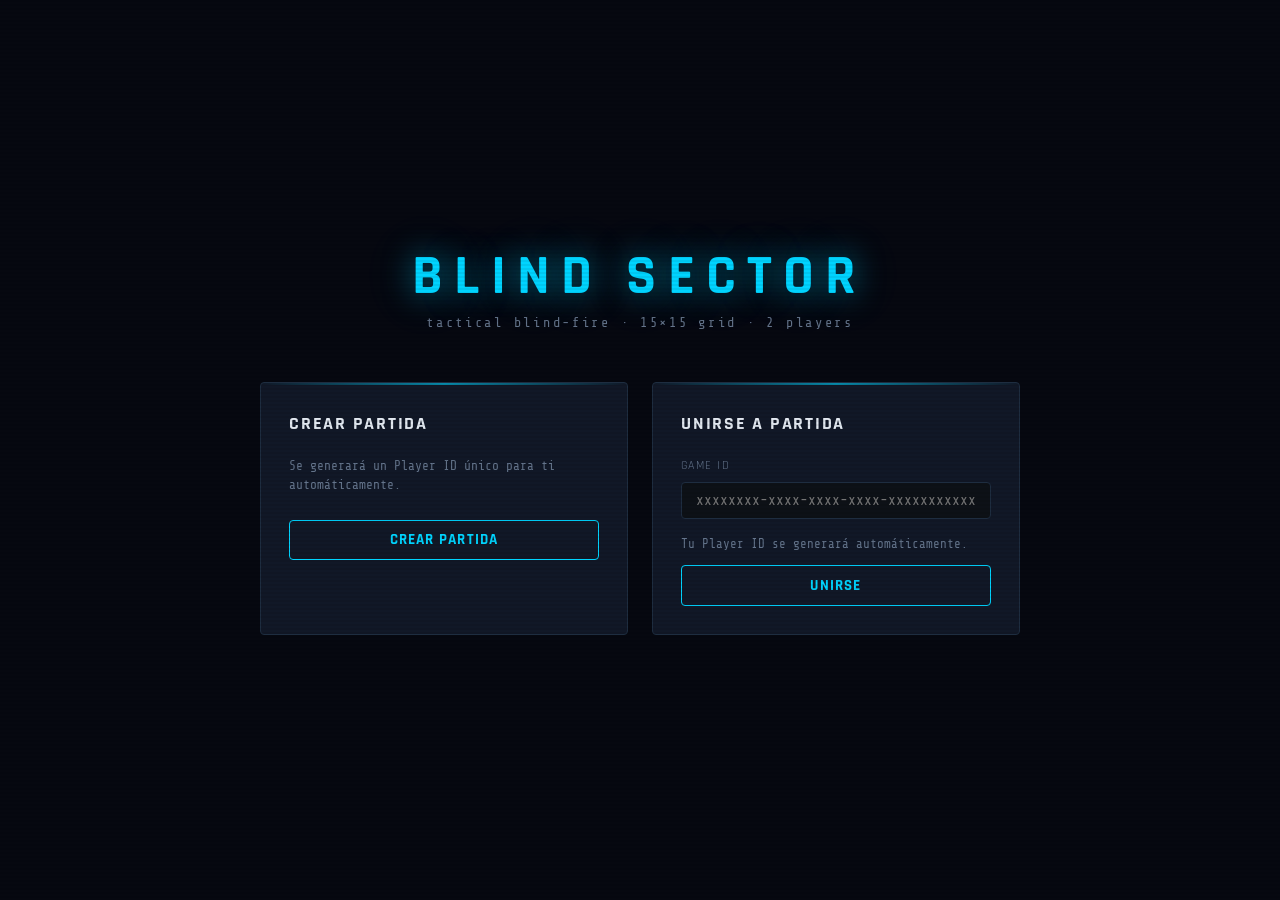
==== index.html @ 0354e85a "initial commit" ====
<!DOCTYPE html>
<html lang="es">
<head>
    <meta charset="UTF-8">
    <meta name="viewport" content="width=device-width, initial-scale=1.0">
    <title>BlindSector — Lobby</title>
    <link rel="stylesheet" href="/css/main.css">
    <link rel="stylesheet" href="/css/lobby.css">
</head>
<body>

<div class="lobby-wrapper">

    <!-- Header -->
    <header class="lobby-header">
        <h1 class="lobby-title">BLIND SECTOR</h1>
        <p class="lobby-subtitle">tactical blind-fire · 15×15 grid · 2 players</p>
    </header>

    <!-- Cards de acción -->
    <div class="lobby-grid">

        <!-- Crear partida -->
        <div class="lobby-card animate-in" style="animation-delay:.05s">
            <h2 class="lobby-card-title">Crear Partida</h2>
            <p class="text-dim" style="font-size:.8rem; font-family:var(--font-mono); margin-bottom:1rem;">
                Se generará un Player ID único para ti automáticamente.
            </p>
            <form id="form-create" novalidate>
                <button class="btn" type="submit" style="width:100%">Crear Partida</button>
            </form>
        </div>

        <!-- Unirse a partida -->
        <div class="lobby-card animate-in" style="animation-delay:.1s">
            <h2 class="lobby-card-title">Unirse a Partida</h2>
            <form id="form-join" novalidate>
                <div class="form-group">
                    <label class="label" for="join-game-id">Game ID</label>
                    <input
                            class="input-field"
                            id="join-game-id"
                            type="text"
                            placeholder="xxxxxxxx-xxxx-xxxx-xxxx-xxxxxxxxxxxx"
                            autocomplete="off"
                            required>
                </div>
                <p class="text-dim mt-1" style="font-size:.78rem; font-family:var(--font-mono);">
                    Tu Player ID se generará automáticamente.
                </p>
                <button class="btn" type="submit" style="width:100%; margin-top:.75rem;">Unirse</button>
            </form>
        </div>

    </div>

    <!-- Panel de sala activa -->
    <div id="room-status" class="room-status hidden animate-in">
        <div class="room-status-inner">

            <div class="room-info-row">
                <span class="room-info-key">GAME ID</span>
                <span class="room-info-val text-mono" id="room-game-id">—</span>
            </div>
            <div class="room-info-row">
                <span class="room-info-key">MI PLAYER ID</span>
                <span class="room-info-val text-mono" id="room-my-player-id">—</span>
            </div>
            <div class="room-info-row">
                <span class="room-info-key">JUGADOR A</span>
                <span class="room-info-val text-mono" id="room-player-a">—</span>
            </div>
            <div class="room-info-row">
                <span class="room-info-key">JUGADOR B</span>
                <span class="room-info-val text-mono" id="room-player-b">
                    <span class="waiting-indicator">
                        <span class="waiting-dot"></span>
                        esperando...
                    </span>
                </span>
            </div>
            <div class="room-info-row">
                <span class="room-info-key">ESTADO</span>
                <span class="tag tag-waiting" id="room-status-tag">WAITING</span>
            </div>

            <div class="room-actions">
                <button class="btn" id="btn-copy-id">Copiar Game ID</button>
                <button class="btn hidden" id="btn-start">Iniciar Partida</button>
            </div>

        </div>
    </div>

    <!-- Log -->
    <div id="lobby-log" class="mt-2"></div>

</div>

<script type="module" src="/js/lobby.js"></script>
<script type="module">
    import { initLobby } from '/js/lobby.js';
    initLobby();
</script>

</body>
</html>
---- css/main.css ----
/* ============================================================
   BlindSector — Variables globales y estilos base
   ============================================================ */

@import url('https://fonts.googleapis.com/css2?family=Share+Tech+Mono&family=Rajdhani:wght@400;600;700&display=swap');

:root {
    --bg-deep:      #060810;
    --bg-panel:     #0d1117;
    --bg-card:      #111827;
    --border:       #1e2d40;
    --border-glow:  #1e3a5f;

    --accent:       #00d4ff;
    --accent-dim:   #007a99;
    --accent-glow:  rgba(0, 212, 255, 0.15);

    --danger:       #ff3c3c;
    --danger-dim:   #7a1a1a;
    --success:      #00ff88;
    --warning:      #ffa500;

    --text-primary:   #e2e8f0;
    --text-secondary: #64748b;
    --text-mono:      #94e2ff;

    --font-display: 'Rajdhani', sans-serif;
    --font-mono:    'Share Tech Mono', monospace;

    --radius:  4px;
    --shadow:  0 0 20px rgba(0, 212, 255, 0.08);
}

*, *::before, *::after {
    box-sizing: border-box;
    margin: 0;
    padding: 0;
}

html, body {
    height: 100%;
    background: var(--bg-deep);
    color: var(--text-primary);
    font-family: var(--font-display);
    font-size: 16px;
    line-height: 1.5;
    -webkit-font-smoothing: antialiased;
}

a {
    color: var(--accent);
    text-decoration: none;
}

/* ---- Componentes reutilizables ---- */

.panel {
    background: var(--bg-card);
    border: 1px solid var(--border);
    border-radius: var(--radius);
    padding: 1.5rem;
}

.btn {
    display: inline-flex;
    align-items: center;
    justify-content: center;
    gap: .5rem;
    padding: .6rem 1.4rem;
    font-family: var(--font-display);
    font-size: .95rem;
    font-weight: 700;
    letter-spacing: .08em;
    text-transform: uppercase;
    border: 1px solid var(--accent);
    border-radius: var(--radius);
    background: transparent;
    color: var(--accent);
    cursor: pointer;
    transition: background .2s, box-shadow .2s;
}

.btn:hover {
    background: var(--accent-glow);
    box-shadow: 0 0 12px rgba(0, 212, 255, 0.3);
}

.btn:disabled {
    opacity: .4;
    cursor: not-allowed;
    pointer-events: none;
}

.btn-danger {
    border-color: var(--danger);
    color: var(--danger);
}

.btn-danger:hover {
    background: rgba(255, 60, 60, 0.1);
    box-shadow: 0 0 12px rgba(255, 60, 60, 0.25);
}

.input-field {
    width: 100%;
    padding: .6rem .9rem;
    background: var(--bg-panel);
    border: 1px solid var(--border);
    border-radius: var(--radius);
    color: var(--text-primary);
    font-family: var(--font-mono);
    font-size: .9rem;
    outline: none;
    transition: border-color .2s;
}

.input-field:focus {
    border-color: var(--accent-dim);
    box-shadow: 0 0 8px var(--accent-glow);
}

.label {
    display: block;
    font-size: .75rem;
    letter-spacing: .12em;
    text-transform: uppercase;
    color: var(--text-secondary);
    margin-bottom: .4rem;
}

.tag {
    display: inline-block;
    padding: .2rem .6rem;
    border-radius: 2px;
    font-size: .75rem;
    font-family: var(--font-mono);
    letter-spacing: .06em;
    text-transform: uppercase;
}

.tag-waiting  { background: rgba(255,165,0,.12); color: var(--warning); border: 1px solid rgba(255,165,0,.3); }
.tag-active   { background: rgba(0,255,136,.1);  color: var(--success); border: 1px solid rgba(0,255,136,.3); }
.tag-finished { background: rgba(255,60,60,.1);  color: var(--danger);  border: 1px solid rgba(255,60,60,.3); }

/* ---- Utilidades ---- */
.text-mono    { font-family: var(--font-mono); color: var(--text-mono); }
.text-dim     { color: var(--text-secondary); }
.text-success { color: var(--success); }
.text-danger  { color: var(--danger); }
.text-warning { color: var(--warning); }
.text-accent  { color: var(--accent); }
.mt-1 { margin-top: .5rem; }
.mt-2 { margin-top: 1rem; }
.mt-3 { margin-top: 1.5rem; }
.hidden { display: none !important; }

/* ---- Scanlines overlay de atmósfera ---- */
body::after {
    content: '';
    position: fixed;
    inset: 0;
    pointer-events: none;
    background: repeating-linear-gradient(
        0deg,
        transparent,
        transparent 2px,
        rgba(0,0,0,.06) 2px,
        rgba(0,0,0,.06) 4px
    );
    z-index: 9999;
}

/* ---- Animaciones ---- */
@keyframes fadeIn {
    from { opacity: 0; transform: translateY(8px); }
    to   { opacity: 1; transform: translateY(0); }
}

@keyframes pulse-glow {
    0%, 100% { box-shadow: 0 0 6px var(--accent-dim); }
    50%       { box-shadow: 0 0 18px var(--accent); }
}

@keyframes blink {
    0%, 100% { opacity: 1; }
    50%       { opacity: 0; }
}

.animate-in {
    animation: fadeIn .3s ease both;
}
---- css/lobby.css ----
/* ============================================================
   BlindSector — Estilos del Lobby (index.html)
   ============================================================ */

.lobby-wrapper {
    min-height: 100vh;
    display: flex;
    flex-direction: column;
    align-items: center;
    justify-content: center;
    padding: 2rem;
}

/* ---- Header ---- */
.lobby-header {
    text-align: center;
    margin-bottom: 3rem;
}

.lobby-title {
    font-size: 3.5rem;
    font-weight: 700;
    letter-spacing: .2em;
    text-transform: uppercase;
    color: var(--accent);
    text-shadow: 0 0 30px rgba(0,212,255,.5), 0 0 60px rgba(0,212,255,.2);
    line-height: 1;
}

.lobby-subtitle {
    font-family: var(--font-mono);
    font-size: .85rem;
    color: var(--text-secondary);
    letter-spacing: .2em;
    margin-top: .5rem;
}

/* ---- Cards de lobby ---- */
.lobby-grid {
    display: grid;
    grid-template-columns: 1fr 1fr;
    gap: 1.5rem;
    width: 100%;
    max-width: 760px;
}

@media (max-width: 600px) {
    .lobby-grid { grid-template-columns: 1fr; }
}

.lobby-card {
    background: var(--bg-card);
    border: 1px solid var(--border);
    border-radius: var(--radius);
    padding: 1.75rem;
    animation: fadeIn .4s ease both;
    position: relative;
    overflow: hidden;
}

.lobby-card::before {
    content: '';
    position: absolute;
    top: 0; left: 0; right: 0;
    height: 2px;
    background: linear-gradient(90deg, transparent, var(--accent), transparent);
    opacity: .6;
}

.lobby-card-title {
    font-size: 1.1rem;
    font-weight: 700;
    letter-spacing: .1em;
    text-transform: uppercase;
    color: var(--text-primary);
    margin-bottom: 1.25rem;
}

.lobby-card .form-group {
    margin-bottom: 1rem;
}

.lobby-card .btn {
    width: 100%;
    margin-top: .5rem;
}

/* ---- Sección de estado de sala ---- */
.room-status {
    width: 100%;
    max-width: 760px;
    margin-top: 1.5rem;
    animation: fadeIn .3s ease both;
}

.room-status-inner {
    background: var(--bg-card);
    border: 1px solid var(--border-glow);
    border-radius: var(--radius);
    padding: 1.5rem;
    box-shadow: var(--shadow);
}

.room-info-row {
    display: flex;
    justify-content: space-between;
    align-items: center;
    padding: .5rem 0;
    border-bottom: 1px solid var(--border);
    font-size: .9rem;
}

.room-info-row:last-child {
    border-bottom: none;
}

.room-info-key {
    font-family: var(--font-mono);
    color: var(--text-secondary);
    font-size: .8rem;
    letter-spacing: .08em;
}

.room-info-val {
    font-family: var(--font-mono);
    color: var(--accent);
    font-size: .85rem;
    word-break: break-all;
    max-width: 60%;
    text-align: right;
}

.room-actions {
    display: flex;
    gap: .75rem;
    margin-top: 1.25rem;
}

.room-actions .btn {
    flex: 1;
}

/* ---- Waiting indicator ---- */
.waiting-indicator {
    display: inline-flex;
    align-items: center;
    gap: .5rem;
    font-family: var(--font-mono);
    font-size: .8rem;
    color: var(--warning);
}

.waiting-dot {
    width: 6px;
    height: 6px;
    background: var(--warning);
    border-radius: 50%;
    animation: blink 1s infinite;
}

/* ---- Log de mensajes ---- */
#lobby-log {
    width: 100%;
    max-width: 760px;
    margin-top: 1rem;
}

.log-entry {
    font-family: var(--font-mono);
    font-size: .78rem;
    color: var(--text-secondary);
    padding: .2rem 0;
}

.log-entry.log-ok    { color: var(--success); }
.log-entry.log-error { color: var(--danger); }
.log-entry.log-info  { color: var(--accent); }
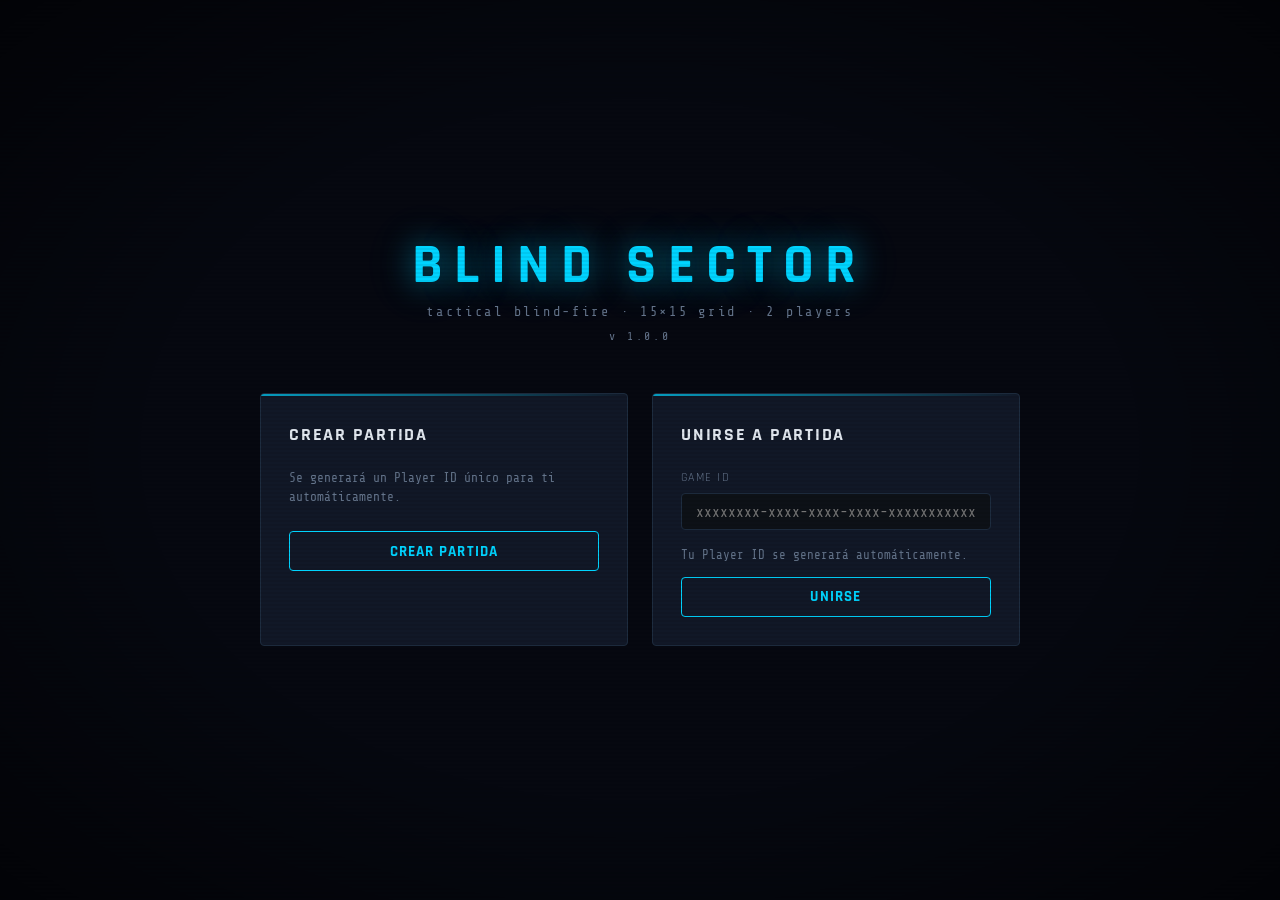
==== commit e2105237: "feat: se mejoro la interfaz y se agrego funciones y vistas 3d" ====
--- a/index.html
+++ b/index.html
@@ -1,5 +1,6 @@
 <!DOCTYPE html>
 <html lang="es">
+
 <head>
     <meta charset="UTF-8">
     <meta name="viewport" content="width=device-width, initial-scale=1.0">
@@ -7,101 +8,99 @@
     <link rel="stylesheet" href="/css/main.css">
     <link rel="stylesheet" href="/css/lobby.css">
 </head>
+
 <body>
 
-<div class="lobby-wrapper">
+    <div class="lobby-wrapper">
 
-    <!-- Header -->
-    <header class="lobby-header">
-        <h1 class="lobby-title">BLIND SECTOR</h1>
-        <p class="lobby-subtitle">tactical blind-fire · 15×15 grid · 2 players</p>
-    </header>
+        <!-- Header -->
+        <header class="lobby-header">
+            <h1 class="lobby-title">BLIND SECTOR</h1>
+            <p class="lobby-subtitle">tactical blind-fire · 15×15 grid · 2 players</p>
+            <p class="lobby-version">v 1.0.0</p>
+        </header>
 
-    <!-- Cards de acción -->
-    <div class="lobby-grid">
+        <!-- Cards de acción -->
+        <div class="lobby-grid">
 
-        <!-- Crear partida -->
-        <div class="lobby-card animate-in" style="animation-delay:.05s">
-            <h2 class="lobby-card-title">Crear Partida</h2>
-            <p class="text-dim" style="font-size:.8rem; font-family:var(--font-mono); margin-bottom:1rem;">
-                Se generará un Player ID único para ti automáticamente.
-            </p>
-            <form id="form-create" novalidate>
-                <button class="btn" type="submit" style="width:100%">Crear Partida</button>
-            </form>
+            <!-- Crear partida -->
+            <div class="lobby-card animate-in" style="animation-delay:.05s">
+                <h2 class="lobby-card-title">Crear Partida</h2>
+                <p class="text-dim" style="font-size:.8rem; font-family:var(--font-mono); margin-bottom:1rem;">
+                    Se generará un Player ID único para ti automáticamente.
+                </p>
+                <form id="form-create" novalidate>
+                    <button class="btn" type="submit" style="width:100%">Crear Partida</button>
+                </form>
+            </div>
+
+            <!-- Unirse a partida -->
+            <div class="lobby-card animate-in" style="animation-delay:.1s">
+                <h2 class="lobby-card-title">Unirse a Partida</h2>
+                <form id="form-join" novalidate>
+                    <div class="form-group">
+                        <label class="label" for="join-game-id">Game ID</label>
+                        <input class="input-field" id="join-game-id" type="text"
+                            placeholder="xxxxxxxx-xxxx-xxxx-xxxx-xxxxxxxxxxxx" autocomplete="off" required>
+                    </div>
+                    <p class="text-dim mt-1" style="font-size:.78rem; font-family:var(--font-mono);">
+                        Tu Player ID se generará automáticamente.
+                    </p>
+                    <button class="btn" type="submit" style="width:100%; margin-top:.75rem;">Unirse</button>
+                </form>
+            </div>
+
         </div>
 
-        <!-- Unirse a partida -->
-        <div class="lobby-card animate-in" style="animation-delay:.1s">
-            <h2 class="lobby-card-title">Unirse a Partida</h2>
-            <form id="form-join" novalidate>
-                <div class="form-group">
-                    <label class="label" for="join-game-id">Game ID</label>
-                    <input
-                            class="input-field"
-                            id="join-game-id"
-                            type="text"
-                            placeholder="xxxxxxxx-xxxx-xxxx-xxxx-xxxxxxxxxxxx"
-                            autocomplete="off"
-                            required>
+        <!-- Panel de sala activa -->
+        <div id="room-status" class="room-status hidden animate-in">
+            <div class="room-status-inner">
+
+                <div class="room-info-row">
+                    <span class="room-info-key">GAME ID</span>
+                    <span class="room-info-val text-mono" id="room-game-id">—</span>
                 </div>
-                <p class="text-dim mt-1" style="font-size:.78rem; font-family:var(--font-mono);">
-                    Tu Player ID se generará automáticamente.
-                </p>
-                <button class="btn" type="submit" style="width:100%; margin-top:.75rem;">Unirse</button>
-            </form>
+                <div class="room-info-row">
+                    <span class="room-info-key">MI PLAYER ID</span>
+                    <span class="room-info-val text-mono" id="room-my-player-id">—</span>
+                </div>
+                <div class="room-info-row">
+                    <span class="room-info-key">JUGADOR A</span>
+                    <span class="room-info-val text-mono" id="room-player-a">—</span>
+                </div>
+                <div class="room-info-row">
+                    <span class="room-info-key">JUGADOR B</span>
+                    <span class="room-info-val text-mono" id="room-player-b">
+                        <span class="waiting-indicator">
+                            <span class="waiting-dot"></span>
+                            esperando...
+                        </span>
+                    </span>
+                </div>
+                <div class="room-info-row">
+                    <span class="room-info-key">ESTADO</span>
+                    <span class="tag tag-waiting" id="room-status-tag">WAITING</span>
+                </div>
+
+                <div class="room-actions">
+                    <button class="btn" id="btn-copy-id">Copiar Game ID</button>
+                    <button class="btn hidden" id="btn-start">Iniciar Partida</button>
+                </div>
+
+            </div>
         </div>
+
+        <!-- Log -->
+        <div id="lobby-log" class="mt-2"></div>
 
     </div>
 
-    <!-- Panel de sala activa -->
-    <div id="room-status" class="room-status hidden animate-in">
-        <div class="room-status-inner">
-
-            <div class="room-info-row">
-                <span class="room-info-key">GAME ID</span>
-                <span class="room-info-val text-mono" id="room-game-id">—</span>
-            </div>
-            <div class="room-info-row">
-                <span class="room-info-key">MI PLAYER ID</span>
-                <span class="room-info-val text-mono" id="room-my-player-id">—</span>
-            </div>
-            <div class="room-info-row">
-                <span class="room-info-key">JUGADOR A</span>
-                <span class="room-info-val text-mono" id="room-player-a">—</span>
-            </div>
-            <div class="room-info-row">
-                <span class="room-info-key">JUGADOR B</span>
-                <span class="room-info-val text-mono" id="room-player-b">
-                    <span class="waiting-indicator">
-                        <span class="waiting-dot"></span>
-                        esperando...
-                    </span>
-                </span>
-            </div>
-            <div class="room-info-row">
-                <span class="room-info-key">ESTADO</span>
-                <span class="tag tag-waiting" id="room-status-tag">WAITING</span>
-            </div>
-
-            <div class="room-actions">
-                <button class="btn" id="btn-copy-id">Copiar Game ID</button>
-                <button class="btn hidden" id="btn-start">Iniciar Partida</button>
-            </div>
-
-        </div>
-    </div>
-
-    <!-- Log -->
-    <div id="lobby-log" class="mt-2"></div>
-
-</div>
-
-<script type="module" src="/js/lobby.js"></script>
-<script type="module">
-    import { initLobby } from '/js/lobby.js';
-    initLobby();
-</script>
+    <script type="module" src="/js/lobby.js"></script>
+    <script type="module">
+        import { initLobby } from '/js/lobby.js';
+        initLobby();
+    </script>
 
 </body>
-</html>
+
+</html>
--- a/css/main.css
+++ b/css/main.css
@@ -77,12 +77,33 @@
     background: transparent;
     color: var(--accent);
     cursor: pointer;
-    transition: background .2s, box-shadow .2s;
+    transition: background .2s, box-shadow .2s, transform .15s;
+    position: relative;
+    overflow: hidden;
+}
+
+.btn::after {
+    content: '';
+    position: absolute;
+    inset: 0;
+    background: linear-gradient(90deg, transparent 0%, rgba(0,212,255,.18) 50%, transparent 100%);
+    transform: translateX(-100%);
+    transition: transform .35s ease;
+}
+
+.btn:hover::after {
+    transform: translateX(100%);
 }
 
 .btn:hover {
     background: var(--accent-glow);
-    box-shadow: 0 0 12px rgba(0, 212, 255, 0.3);
+    box-shadow: 0 0 16px rgba(0, 212, 255, 0.35), 0 0 4px rgba(0,212,255,.6) inset;
+    transform: translateY(-1px);
+}
+
+.btn:active {
+    transform: translateY(1px);
+    box-shadow: 0 0 6px rgba(0, 212, 255, 0.2);
 }
 
 .btn:disabled {
@@ -96,9 +117,13 @@
     color: var(--danger);
 }
 
+.btn-danger::after {
+    background: linear-gradient(90deg, transparent 0%, rgba(255,60,60,.18) 50%, transparent 100%);
+}
+
 .btn-danger:hover {
     background: rgba(255, 60, 60, 0.1);
-    box-shadow: 0 0 12px rgba(255, 60, 60, 0.25);
+    box-shadow: 0 0 16px rgba(255, 60, 60, 0.3), 0 0 4px rgba(255,60,60,.4) inset;
 }
 
 .input-field {
@@ -111,12 +136,12 @@
     font-family: var(--font-mono);
     font-size: .9rem;
     outline: none;
-    transition: border-color .2s;
+    transition: border-color .25s, box-shadow .25s;
 }
 
 .input-field:focus {
     border-color: var(--accent-dim);
-    box-shadow: 0 0 8px var(--accent-glow);
+    box-shadow: 0 0 12px var(--accent-glow), 0 0 0 1px var(--accent-dim);
 }
 
 .label {
@@ -138,8 +163,8 @@
     text-transform: uppercase;
 }
 
-.tag-waiting  { background: rgba(255,165,0,.12); color: var(--warning); border: 1px solid rgba(255,165,0,.3); }
-.tag-active   { background: rgba(0,255,136,.1);  color: var(--success); border: 1px solid rgba(0,255,136,.3); }
+.tag-waiting  { background: rgba(255,165,0,.12); color: var(--warning); border: 1px solid rgba(255,165,0,.3); animation: tag-pulse-warning 2s ease-in-out infinite; }
+.tag-active   { background: rgba(0,255,136,.1);  color: var(--success); border: 1px solid rgba(0,255,136,.3); animation: tag-pulse-success 2s ease-in-out infinite; }
 .tag-finished { background: rgba(255,60,60,.1);  color: var(--danger);  border: 1px solid rgba(255,60,60,.3); }
 
 /* ---- Utilidades ---- */
@@ -170,22 +195,168 @@
     z-index: 9999;
 }
 
-/* ---- Animaciones ---- */
+/* ---- Vignette ambiental ---- */
+body::before {
+    content: '';
+    position: fixed;
+    inset: 0;
+    pointer-events: none;
+    background: radial-gradient(ellipse at center, transparent 55%, rgba(0,0,0,.55) 100%);
+    z-index: 9998;
+}
+
+/* ============================================================
+   ANIMACIONES
+   ============================================================ */
+
+/* Entrada suave con subida */
 @keyframes fadeIn {
-    from { opacity: 0; transform: translateY(8px); }
+    from { opacity: 0; transform: translateY(12px); }
     to   { opacity: 1; transform: translateY(0); }
 }
 
+/* Entrada desde arriba (topbar) */
+@keyframes slideDown {
+    from { opacity: 0; transform: translateY(-20px); }
+    to   { opacity: 1; transform: translateY(0); }
+}
+
+/* Entrada desde la izquierda */
+@keyframes slideInLeft {
+    from { opacity: 0; transform: translateX(-24px); }
+    to   { opacity: 1; transform: translateX(0); }
+}
+
+/* Entrada desde la derecha */
+@keyframes slideInRight {
+    from { opacity: 0; transform: translateX(24px); }
+    to   { opacity: 1; transform: translateX(0); }
+}
+
+/* Escala suave de aparición */
+@keyframes scaleIn {
+    from { opacity: 0; transform: scale(.92); }
+    to   { opacity: 1; transform: scale(1); }
+}
+
+/* Pulso de glow acento */
 @keyframes pulse-glow {
     0%, 100% { box-shadow: 0 0 6px var(--accent-dim); }
-    50%       { box-shadow: 0 0 18px var(--accent); }
-}
-
+    50%       { box-shadow: 0 0 22px var(--accent), 0 0 40px rgba(0,212,255,.25); }
+}
+
+/* Pulso de glow en texto */
+@keyframes pulse-glow-text {
+    0%, 100% { text-shadow: 0 0 8px rgba(0,212,255,.4); }
+    50%       { text-shadow: 0 0 20px rgba(0,212,255,.9), 0 0 40px rgba(0,212,255,.4); }
+}
+
+/* Blink cursor */
 @keyframes blink {
     0%, 100% { opacity: 1; }
     50%       { opacity: 0; }
 }
 
-.animate-in {
-    animation: fadeIn .3s ease both;
-}
+/* Spin simple */
+@keyframes spin {
+    to { transform: rotate(360deg); }
+}
+
+/* Spin inverso */
+@keyframes spin-reverse {
+    to { transform: rotate(-360deg); }
+}
+
+/* Glitch horizontal */
+@keyframes glitch {
+    0%, 90%, 100% {
+        clip-path: none;
+        transform: translate(0);
+    }
+    91% {
+        clip-path: polygon(0 20%, 100% 20%, 100% 35%, 0 35%);
+        transform: translate(-3px, 0);
+        color: var(--danger);
+    }
+    93% {
+        clip-path: polygon(0 55%, 100% 55%, 100% 70%, 0 70%);
+        transform: translate(3px, 0);
+        color: var(--accent);
+    }
+    95% {
+        clip-path: polygon(0 10%, 100% 10%, 100% 25%, 0 25%);
+        transform: translate(-2px, 0);
+        color: var(--success);
+    }
+    97% {
+        clip-path: none;
+        transform: translate(0);
+        color: var(--accent);
+    }
+}
+
+/* Flash de impacto */
+@keyframes impact-flash {
+    0%   { background: rgba(255,60,60,.7); box-shadow: inset 0 0 12px rgba(255,60,60,.9); }
+    40%  { background: rgba(255,60,60,.3); }
+    100% { background: rgba(255,60,60,.2); box-shadow: inset 0 0 0px transparent; }
+}
+
+/* Flash de movimiento */
+@keyframes move-flash {
+    0%   { background: rgba(0,212,255,.6); box-shadow: inset 0 0 10px rgba(0,212,255,.8); }
+    100% { background: rgba(0,212,255,.25); }
+}
+
+/* Onda de impacto (ring expand) */
+@keyframes ring-expand {
+    0%   { transform: scale(.4); opacity: .9; }
+    100% { transform: scale(2.2); opacity: 0; }
+}
+
+/* Pulso de tag warning */
+@keyframes tag-pulse-warning {
+    0%, 100% { box-shadow: 0 0 0 rgba(255,165,0,0); }
+    50%       { box-shadow: 0 0 8px rgba(255,165,0,.4); }
+}
+
+/* Pulso de tag success */
+@keyframes tag-pulse-success {
+    0%, 100% { box-shadow: 0 0 0 rgba(0,255,136,0); }
+    50%       { box-shadow: 0 0 8px rgba(0,255,136,.35); }
+}
+
+/* Entrada de log (tipo teletype) */
+@keyframes logSlide {
+    from { opacity: 0; transform: translateX(-8px); max-height: 0; }
+    to   { opacity: 1; transform: translateX(0);   max-height: 2rem; }
+}
+
+/* Shudder (vibración rápida al recibir daño) */
+@keyframes shudder {
+    0%, 100% { transform: translate(0); }
+    20% { transform: translate(-3px, 1px); }
+    40% { transform: translate(3px, -1px); }
+    60% { transform: translate(-2px, 2px); }
+    80% { transform: translate(2px, -1px); }
+}
+
+/* Destelleo de borde de panel al recibir impacto */
+@keyframes border-hit {
+    0%   { border-color: var(--danger); box-shadow: 0 0 20px rgba(255,60,60,.6); }
+    60%  { border-color: rgba(255,60,60,.4); }
+    100% { border-color: var(--border); box-shadow: none; }
+}
+
+/* Reveal de celdas del tablero en cascada */
+@keyframes cellReveal {
+    from { opacity: 0; transform: scale(.6); }
+    to   { opacity: 1; transform: scale(1); }
+}
+
+/* ---- Clases de animación ---- */
+.animate-in        { animation: fadeIn .35s ease both; }
+.animate-slide-down { animation: slideDown .3s ease both; }
+.animate-scale-in  { animation: scaleIn .3s cubic-bezier(.34,1.56,.64,1) both; }
+.animate-shudder   { animation: shudder .3s ease both; }
+.animate-border-hit { animation: border-hit .6s ease both; }
--- a/css/lobby.css
+++ b/css/lobby.css
@@ -15,6 +15,7 @@
 .lobby-header {
     text-align: center;
     margin-bottom: 3rem;
+    animation: fadeIn .5s ease both;
 }
 
 .lobby-title {
@@ -25,6 +26,8 @@
     color: var(--accent);
     text-shadow: 0 0 30px rgba(0,212,255,.5), 0 0 60px rgba(0,212,255,.2);
     line-height: 1;
+    animation: glitch 8s ease-in-out infinite, pulse-glow-text 3s ease-in-out infinite;
+    display: inline-block;
 }
 
 .lobby-subtitle {
@@ -33,6 +36,17 @@
     color: var(--text-secondary);
     letter-spacing: .2em;
     margin-top: .5rem;
+    animation: fadeIn .6s .2s ease both;
+}
+
+.lobby-version {
+    font-family: var(--font-mono);
+    font-size: .72rem;
+    color: var(--text-secondary);
+    letter-spacing: .25em;
+    opacity: .45;
+    margin-top: .35rem;
+    animation: fadeIn .6s .35s ease both;
 }
 
 /* ---- Cards de lobby ---- */
@@ -56,15 +70,49 @@
     animation: fadeIn .4s ease both;
     position: relative;
     overflow: hidden;
-}
-
+    transition: border-color .3s, box-shadow .3s, transform .25s;
+}
+
+.lobby-card:hover {
+    border-color: var(--border-glow);
+    box-shadow: 0 0 24px rgba(0,212,255,.08), 0 4px 24px rgba(0,0,0,.4);
+    transform: translateY(-2px);
+}
+
+/* Línea superior animada */
 .lobby-card::before {
     content: '';
     position: absolute;
-    top: 0; left: 0; right: 0;
+    top: 0; left: -100%; right: 0;
     height: 2px;
     background: linear-gradient(90deg, transparent, var(--accent), transparent);
-    opacity: .6;
+    opacity: .7;
+    transition: left .5s ease;
+}
+
+.lobby-card:hover::before {
+    left: 0;
+    animation: scanline-sweep 1.5s ease forwards;
+}
+
+@keyframes scanline-sweep {
+    from { left: -100%; opacity: .7; }
+    to   { left: 100%;  opacity: 0; }
+}
+
+/* Scanline interna al hover */
+.lobby-card::after {
+    content: '';
+    position: absolute;
+    inset: 0;
+    background: linear-gradient(180deg, rgba(0,212,255,.03) 0%, transparent 100%);
+    pointer-events: none;
+    opacity: 0;
+    transition: opacity .3s;
+}
+
+.lobby-card:hover::after {
+    opacity: 1;
 }
 
 .lobby-card-title {
@@ -90,7 +138,7 @@
     width: 100%;
     max-width: 760px;
     margin-top: 1.5rem;
-    animation: fadeIn .3s ease both;
+    animation: scaleIn .35s cubic-bezier(.34,1.56,.64,1) both;
 }
 
 .room-status-inner {
@@ -108,6 +156,7 @@
     padding: .5rem 0;
     border-bottom: 1px solid var(--border);
     font-size: .9rem;
+    animation: fadeIn .3s ease both;
 }
 
 .room-info-row:last-child {
@@ -151,12 +200,30 @@
 }
 
 .waiting-dot {
-    width: 6px;
-    height: 6px;
+    width: 7px;
+    height: 7px;
     background: var(--warning);
     border-radius: 50%;
-    animation: blink 1s infinite;
-}
+    animation: blink 1.1s ease-in-out infinite;
+    box-shadow: 0 0 6px var(--warning);
+}
+
+/* Tres puntos pulsantes (si hay múltiples dots) */
+.waiting-dots {
+    display: inline-flex;
+    gap: 3px;
+}
+
+.waiting-dots span {
+    width: 5px;
+    height: 5px;
+    border-radius: 50%;
+    background: var(--warning);
+    animation: blink 1.2s ease-in-out infinite;
+}
+
+.waiting-dots span:nth-child(2) { animation-delay: .2s; }
+.waiting-dots span:nth-child(3) { animation-delay: .4s; }
 
 /* ---- Log de mensajes ---- */
 #lobby-log {
@@ -170,6 +237,8 @@
     font-size: .78rem;
     color: var(--text-secondary);
     padding: .2rem 0;
+    animation: logSlide .25s ease both;
+    overflow: hidden;
 }
 
 .log-entry.log-ok    { color: var(--success); }
